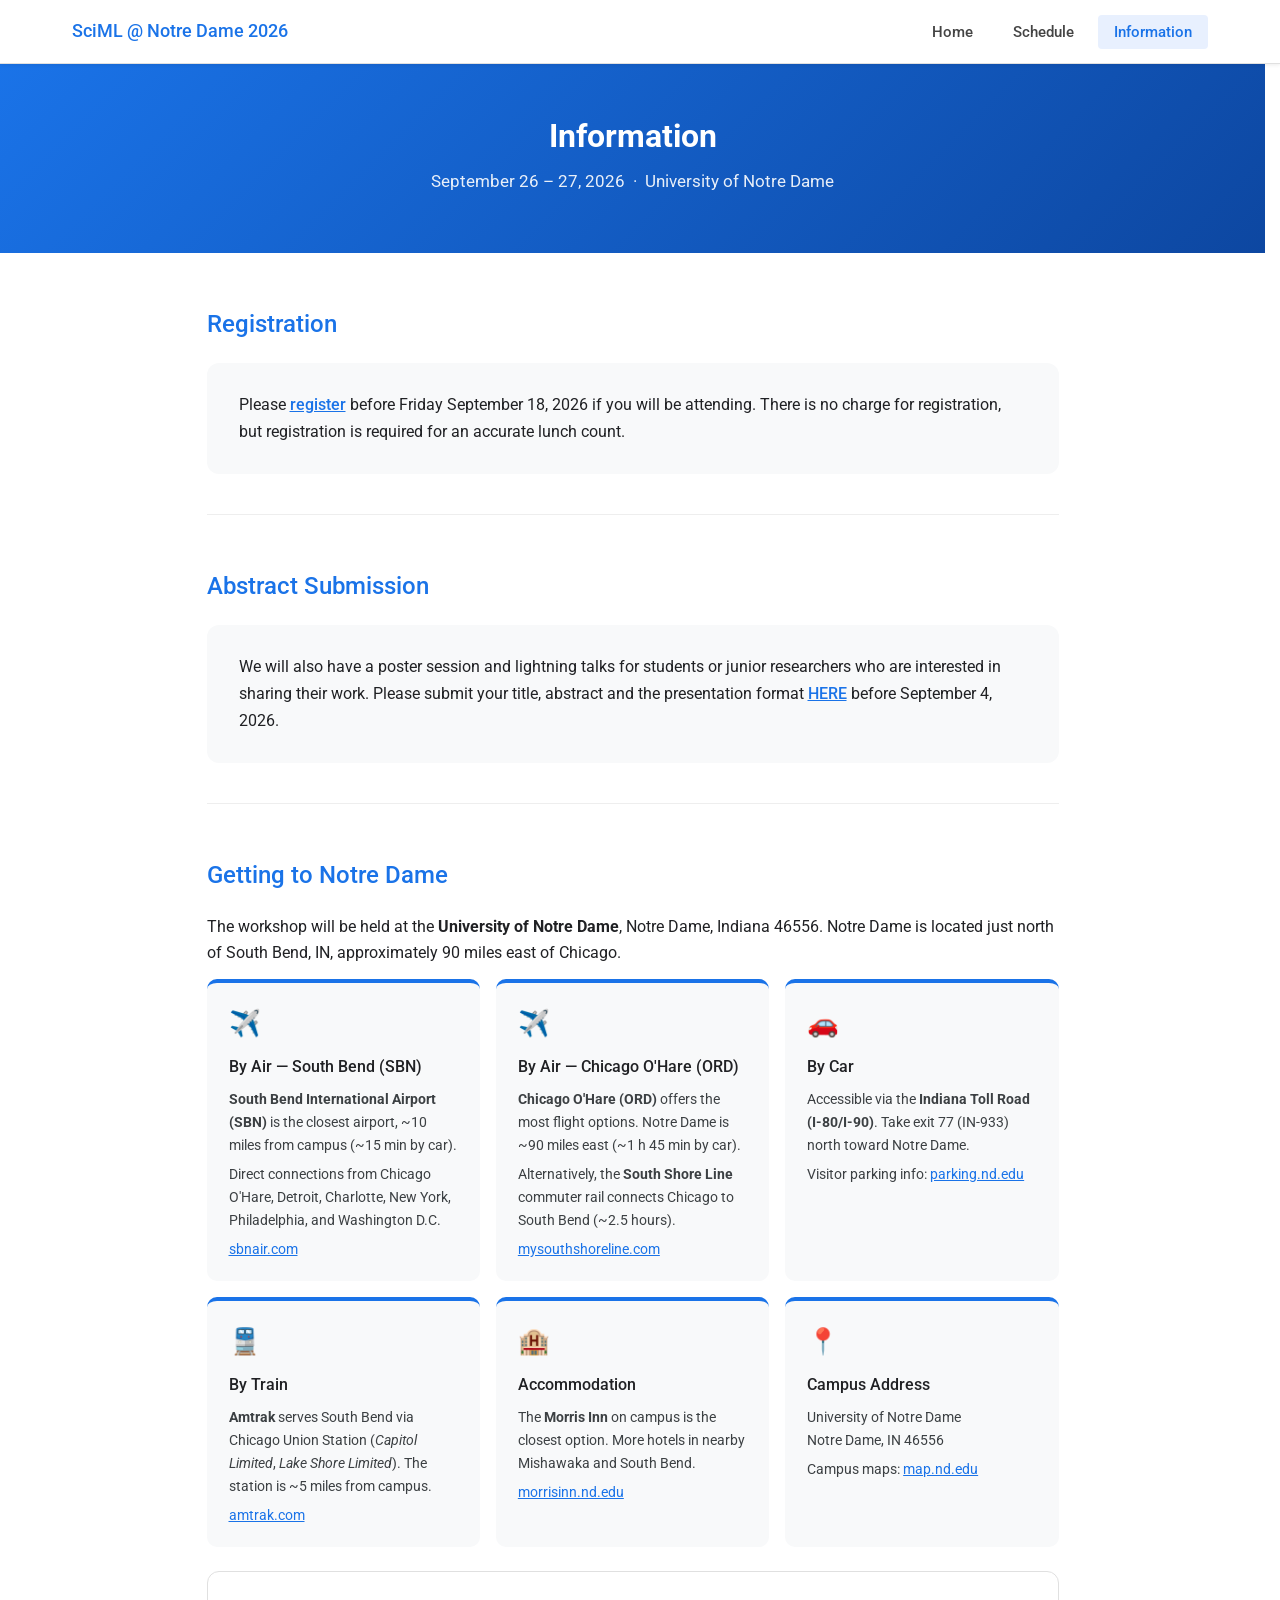
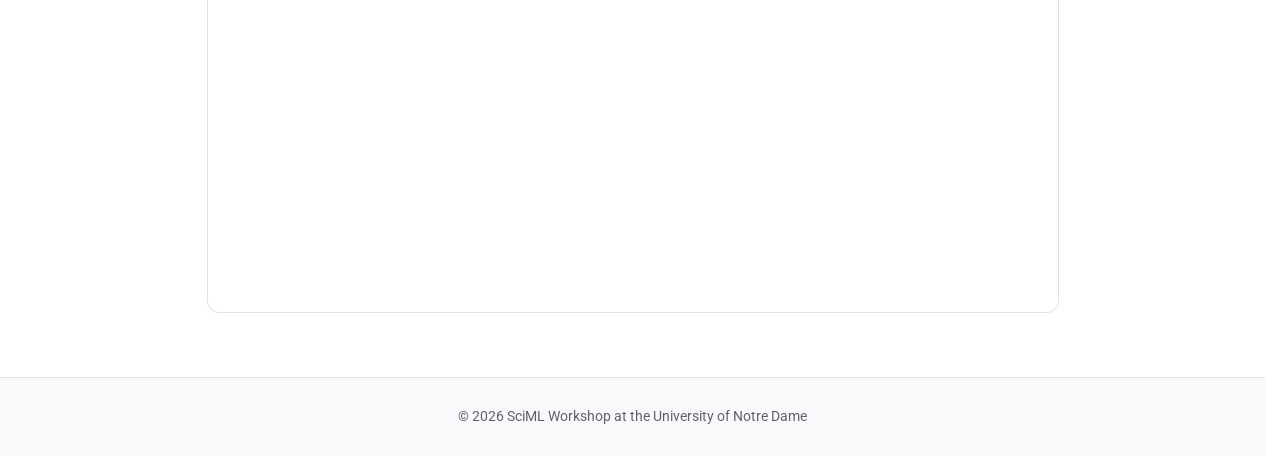
==== information.html @ 87ffe82f "initial commit" ====
<!DOCTYPE html>
<html lang="en">
<head>
  <meta charset="UTF-8" />
  <meta name="viewport" content="width=device-width, initial-scale=1.0" />
  <title>Information – SciML Workshop Notre Dame 2026</title>
  <link href="https://fonts.googleapis.com/css2?family=Google+Sans:wght@400;500;700&family=Roboto:wght@300;400;500&display=swap" rel="stylesheet" />
  <style>
    html { overflow-y: scroll; scrollbar-gutter: stable; }
    *, *::before, *::after { box-sizing: border-box; margin: 0; padding: 0; }
    body { font-family: 'Roboto', 'Helvetica Neue', Arial, sans-serif; font-size: 16px; color: #202124; background: #fff; line-height: 1.6; padding-top: 64px; }
    a { color: #1a73e8; }
    a:hover { color: #0d47a1; }
    nav { position: fixed; top: 0; left: 0; right: 0; height: 64px; z-index: 100; background: #fff; border-bottom: 1px solid #e0e0e0; box-shadow: 0 1px 4px rgba(0,0,0,.08); }
    .nav-inner { max-width: 1200px; height: 100%; margin: 0 auto; padding: 0 32px; display: flex; align-items: center; justify-content: space-between; }
    .nav-logo { font-size: 1.1rem; font-weight: 500; color: #1a73e8; text-decoration: none; white-space: nowrap; }
    .nav-links { display: flex; gap: 8px; list-style: none; white-space: nowrap; }
    .nav-links a { padding: 8px 16px; border-radius: 4px; font-size: .95rem; font-weight: 500; color: #444; text-decoration: none; }
    .nav-links a:hover, .nav-links a.active { background: #e8f0fe; color: #1a73e8; }
    .hero { background: linear-gradient(135deg, #1a73e8 0%, #0d47a1 100%); color: #fff; text-align: center; padding: 52px 24px 44px; }
    .hero h1 { font-family: 'Google Sans', 'Roboto', sans-serif; font-weight: 700; max-width: 800px; margin: 0 auto 12px; line-height: 1.25; font-size: clamp(1.4rem, 3vw, 2rem); }
    .hero .event-meta { font-size: 1.05rem; opacity: .9; }
    .page { max-width: 900px; margin: 0 auto; padding: 0 24px; }
    section { padding: 52px 0 40px; border-bottom: 1px solid #eee; }
    section:last-of-type { border-bottom: none; }
    h2 { font-family: 'Google Sans', 'Roboto', sans-serif; font-size: 1.5rem; font-weight: 500; color: #1a73e8; margin-bottom: 20px; }
    p { margin-bottom: 14px; }
    .info-box { background: #f8f9fa; border-radius: 12px; padding: 28px 32px; line-height: 1.7; }
    .info-box a { font-weight: 500; text-decoration: underline; }
    .travel-grid { display: grid; gap: 16px; margin-top: 8px; grid-template-columns: repeat(auto-fill, minmax(260px, 1fr)); }
    .travel-card { background: #f8f9fa; border-radius: 10px; padding: 20px 22px; border-top: 4px solid #1a73e8; }
    .travel-card .tc-icon { font-size: 1.6rem; display: block; margin-bottom: 10px; }
    .travel-card .tc-title { font-family: 'Google Sans', 'Roboto', sans-serif; font-weight: 500; margin-bottom: 8px; }
    .travel-card p { font-size: .9rem; color: #3c4043; margin-bottom: 6px; }
    .travel-card p:last-child { margin-bottom: 0; }
    .travel-card a { font-size: .9rem; }
    .map-wrap { margin-top: 24px; border-radius: 12px; overflow: hidden; border: 1px solid #e0e0e0; }
    .map-wrap iframe { display: block; width: 100%; height: 340px; border: none; }
    footer { background: #f8f9fa; border-top: 1px solid #e0e0e0; text-align: center; padding: 28px 24px; font-size: .85rem; color: #5f6368; margin-top: 24px; }
    @media (max-width: 600px) {
      .nav-inner { padding: 0 16px; }
      .nav-logo { font-size: .95rem; }
      .travel-grid { grid-template-columns: 1fr; }
      .info-box { padding: 20px; }
    }
  </style>
</head>
<body>

<nav>
  <div class="nav-inner">
    <a class="nav-logo" href="index.html">SciML @ Notre Dame 2026</a>
    <ul class="nav-links">
      <li><a href="index.html">Home</a></li>
      <li><a href="schedule.html">Schedule</a></li>
      <li><a href="information.html" class="active">Information</a></li>
    </ul>
  </div>
</nav>

<div class="hero">
  <h1>Information</h1>
  <p class="event-meta">September 26 – 27, 2026 &nbsp;·&nbsp; University of Notre Dame</p>
</div>

<div class="page">

  <section>
    <h2>Registration</h2>
    <div class="info-box">
      Please <a href="https://forms.gle/XWkJXLBXLCZCouU89">register</a> before Friday September 18, 2026 if you will be attending.
      There is no charge for registration, but registration is required for an accurate lunch count.
    </div>
  </section>

  <section>
    <h2>Abstract Submission</h2>
    <div class="info-box">
      We will also have a poster session and lightning talks for students or junior researchers who are
      interested in sharing their work. Please submit your title, abstract and the presentation format
      <a href="https://forms.gle/XWkJXLBXLCZCouU89">HERE</a> before September 4, 2026.
    </div>
  </section>

  <section>
    <h2>Getting to Notre Dame</h2>

    <p>
      The workshop will be held at the <strong>University of Notre Dame</strong>, Notre Dame, Indiana 46556.
      Notre Dame is located just north of South Bend, IN, approximately 90 miles east of Chicago.
    </p>

    <div class="travel-grid">

      <div class="travel-card">
        <span class="tc-icon">✈️</span>
        <div class="tc-title">By Air — South Bend (SBN)</div>
        <p><strong>South Bend International Airport (SBN)</strong> is the closest airport, ~10 miles from campus (~15 min by car).</p>
        <p>Direct connections from Chicago O'Hare, Detroit, Charlotte, New York, Philadelphia, and Washington D.C.</p>
        <p><a href="https://www.sbnair.com" target="_blank" rel="noopener">sbnair.com</a></p>
      </div>

      <div class="travel-card">
        <span class="tc-icon">✈️</span>
        <div class="tc-title">By Air — Chicago O'Hare (ORD)</div>
        <p><strong>Chicago O'Hare (ORD)</strong> offers the most flight options. Notre Dame is ~90 miles east (~1 h 45 min by car).</p>
        <p>Alternatively, the <strong>South Shore Line</strong> commuter rail connects Chicago to South Bend (~2.5 hours).</p>
        <p><a href="https://www.mysouthshoreline.com" target="_blank" rel="noopener">mysouthshoreline.com</a></p>
      </div>

      <div class="travel-card">
        <span class="tc-icon">🚗</span>
        <div class="tc-title">By Car</div>
        <p>Accessible via the <strong>Indiana Toll Road (I-80/I-90)</strong>. Take exit 77 (IN-933) north toward Notre Dame.</p>
        <p>Visitor parking info: <a href="https://parking.nd.edu" target="_blank" rel="noopener">parking.nd.edu</a></p>
      </div>

      <div class="travel-card">
        <span class="tc-icon">🚆</span>
        <div class="tc-title">By Train</div>
        <p><strong>Amtrak</strong> serves South Bend via Chicago Union Station (<em>Capitol Limited</em>, <em>Lake Shore Limited</em>). The station is ~5 miles from campus.</p>
        <p><a href="https://www.amtrak.com" target="_blank" rel="noopener">amtrak.com</a></p>
      </div>

      <div class="travel-card">
        <span class="tc-icon">🏨</span>
        <div class="tc-title">Accommodation</div>
        <p>The <strong>Morris Inn</strong> on campus is the closest option. More hotels in nearby Mishawaka and South Bend.</p>
        <p><a href="https://morrisinn.nd.edu" target="_blank" rel="noopener">morrisinn.nd.edu</a></p>
      </div>

      <div class="travel-card">
        <span class="tc-icon">📍</span>
        <div class="tc-title">Campus Address</div>
        <p>University of Notre Dame<br />Notre Dame, IN 46556</p>
        <p>Campus maps: <a href="https://map.nd.edu" target="_blank" rel="noopener">map.nd.edu</a></p>
      </div>

    </div>

    <div class="map-wrap">
      <iframe
        title="University of Notre Dame campus map"
        src="https://www.google.com/maps/embed?pb=!1m18!1m12!1m3!1d3026.6!2d-86.2351!3d41.7052!2m3!1f0!2f0!3f0!3m2!1i1024!2i768!4f13.1!3m3!1m2!1s0x8816d02dc43d3b95%3A0x1ce4cf7a36d5e929!2sUniversity%20of%20Notre%20Dame!5e0!3m2!1sen!2sus!4v1"
        loading="lazy"
        referrerpolicy="no-referrer-when-downgrade">
      </iframe>
    </div>
  </section>

</div>

<footer>&copy; 2026 SciML Workshop at the University of Notre Dame</footer>

</body>
</html>
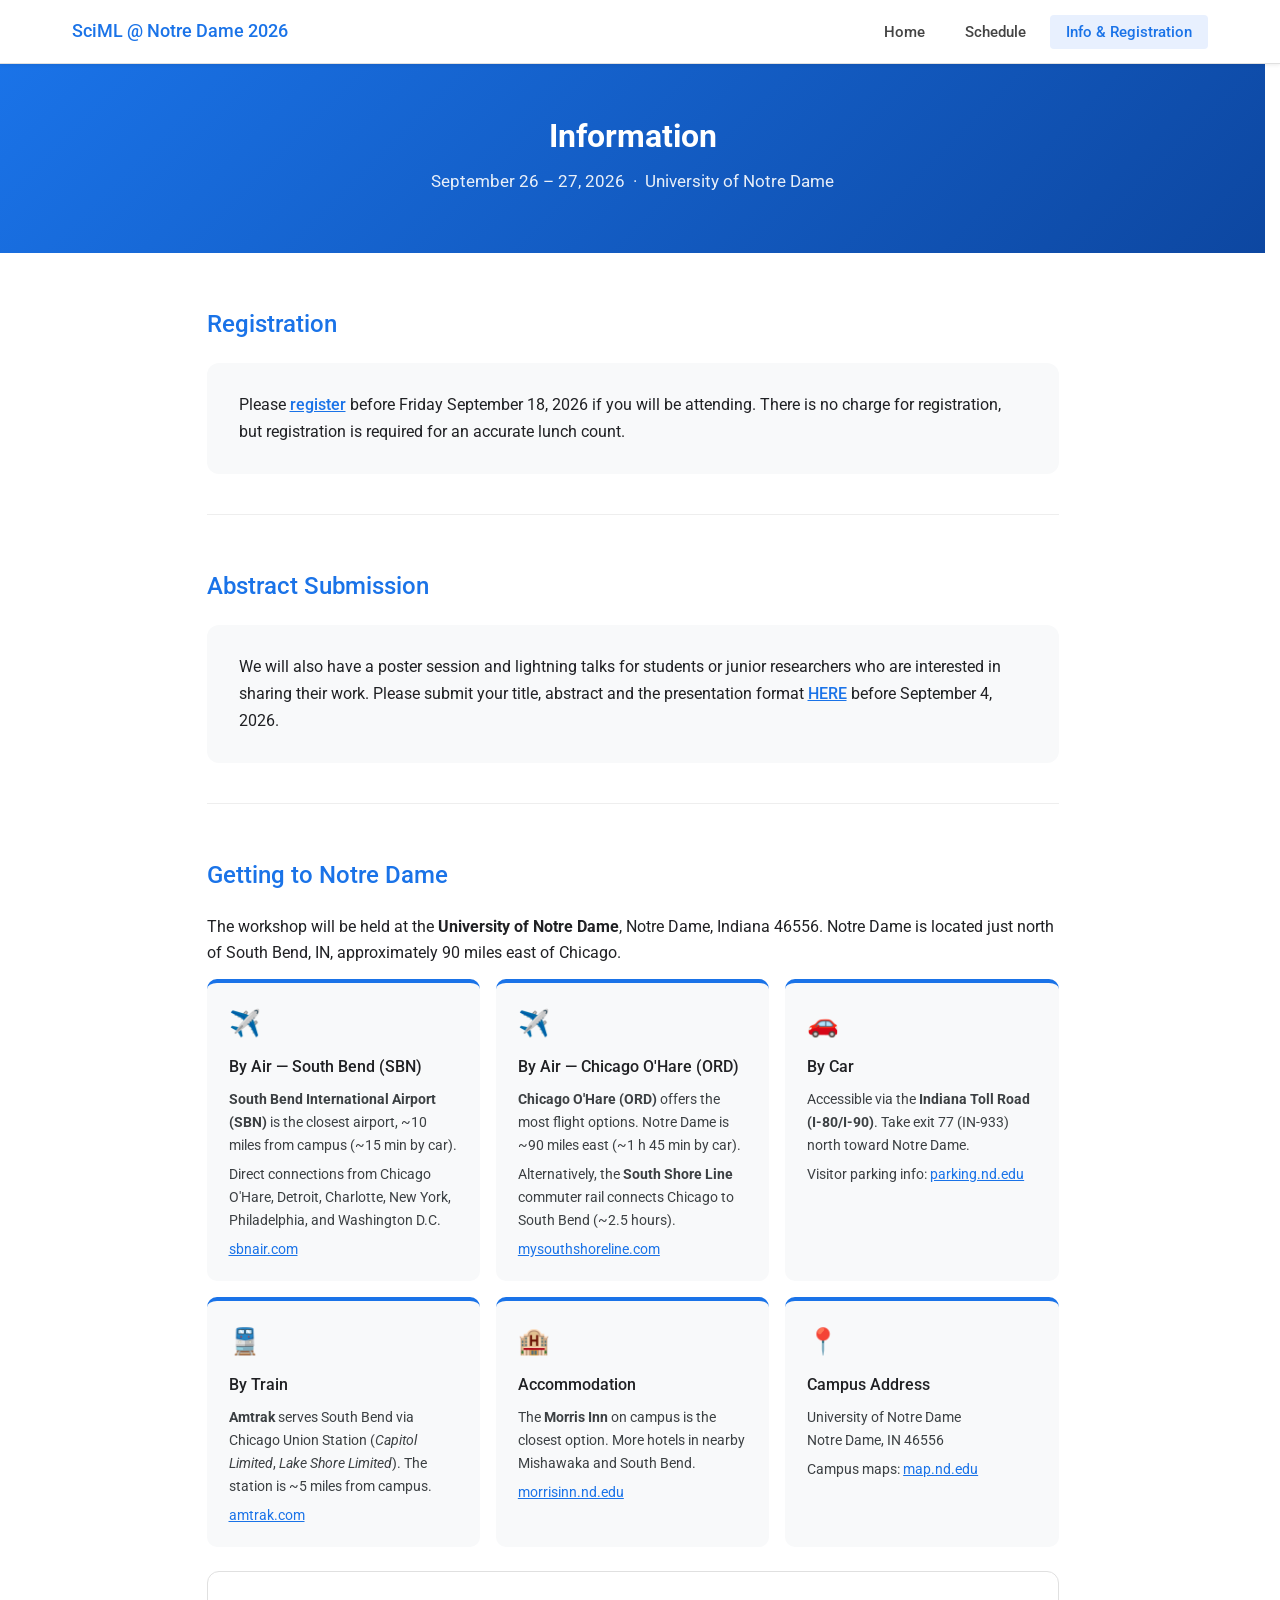
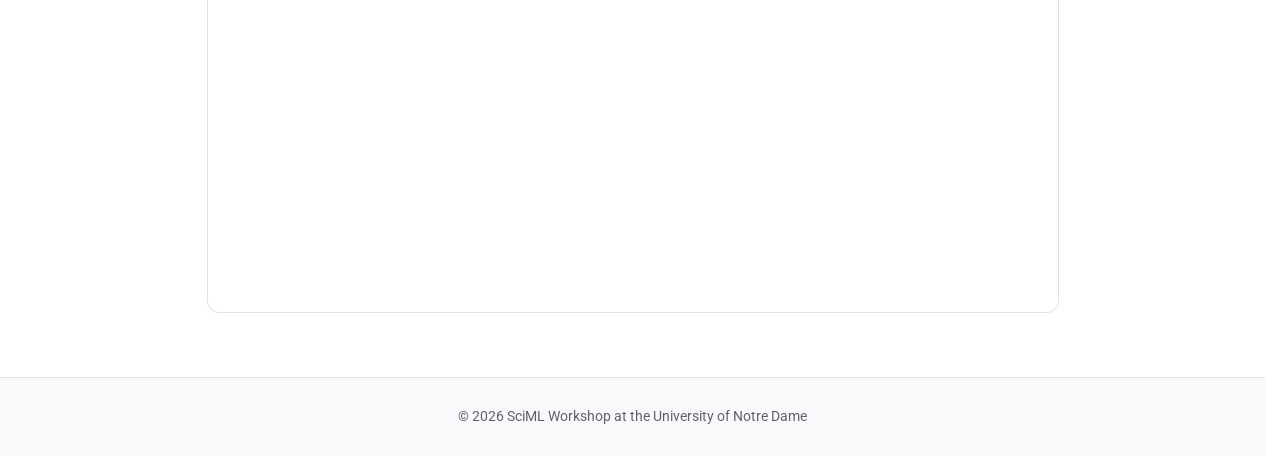
==== commit b7d321a4: "implemented comments from Sarah" ====
--- a/information.html
+++ b/information.html
@@ -53,7 +53,7 @@
     <ul class="nav-links">
       <li><a href="index.html">Home</a></li>
       <li><a href="schedule.html">Schedule</a></li>
-      <li><a href="information.html" class="active">Information</a></li>
+      <li><a href="information.html" class="active">Info & Registration</a></li>
     </ul>
   </div>
 </nav>
@@ -68,7 +68,7 @@
   <section>
     <h2>Registration</h2>
     <div class="info-box">
-      Please <a href="https://forms.gle/XWkJXLBXLCZCouU89">register</a> before Friday September 18, 2026 if you will be attending.
+      Please <a href="https://forms.gle/NTEtQpgza4wfwwrr7">register</a> before Friday September 18, 2026 if you will be attending.
       There is no charge for registration, but registration is required for an accurate lunch count.
     </div>
   </section>
@@ -78,7 +78,7 @@
     <div class="info-box">
       We will also have a poster session and lightning talks for students or junior researchers who are
       interested in sharing their work. Please submit your title, abstract and the presentation format
-      <a href="https://forms.gle/XWkJXLBXLCZCouU89">HERE</a> before September 4, 2026.
+      <a href="https://forms.gle/NTEtQpgza4wfwwrr7">HERE</a> before September 4, 2026.
     </div>
   </section>
 
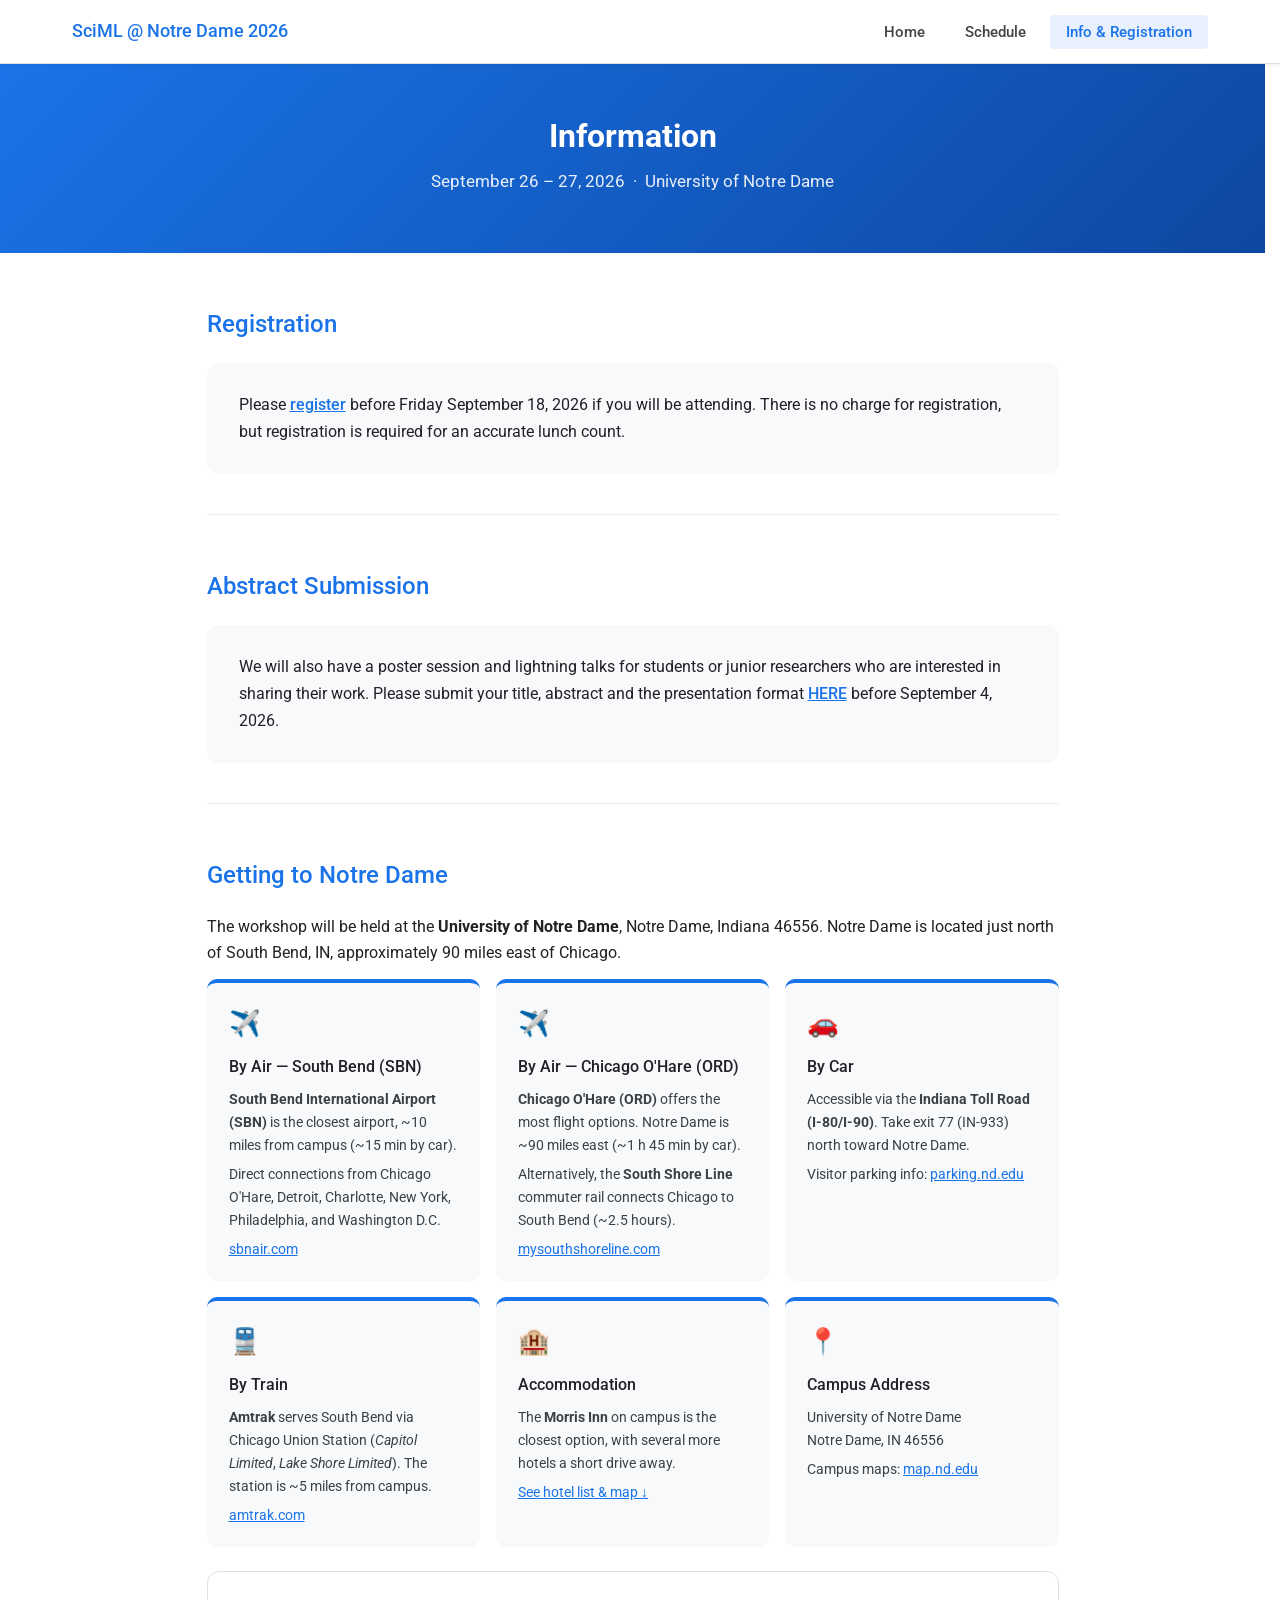
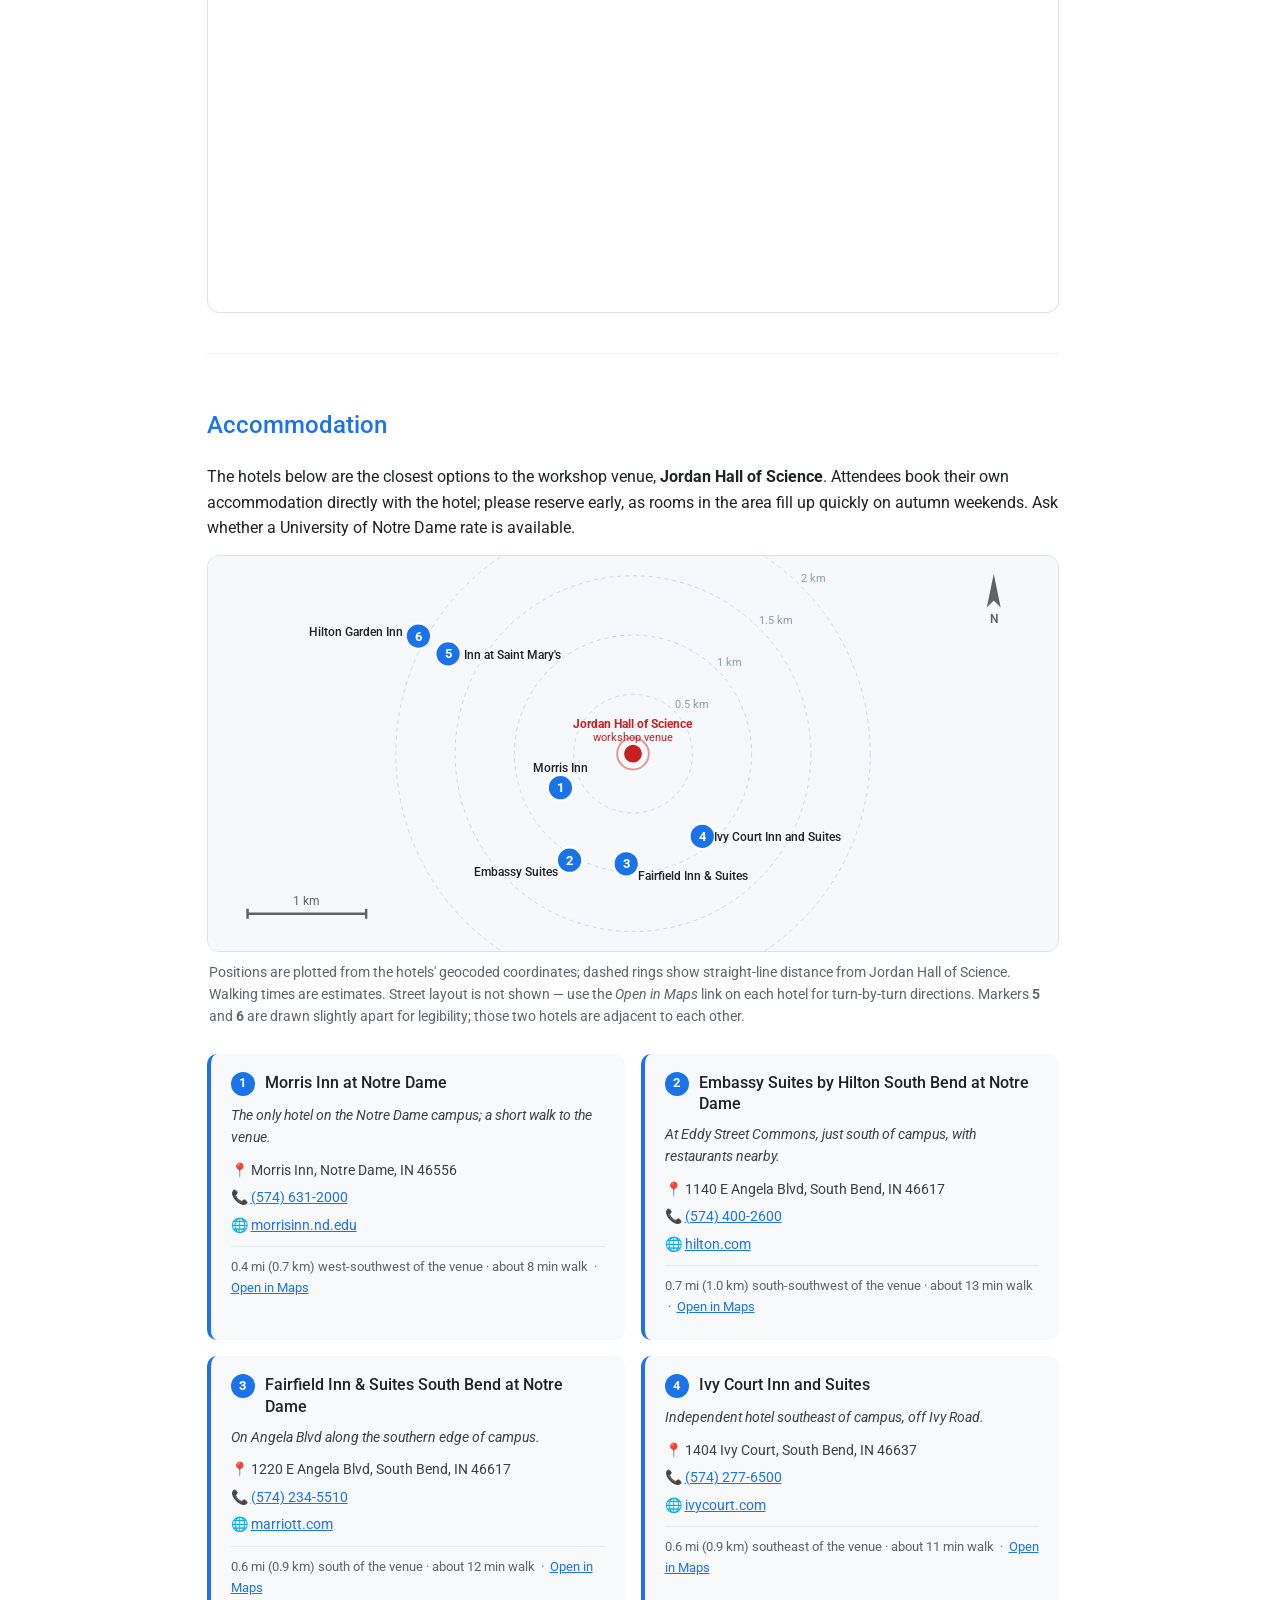
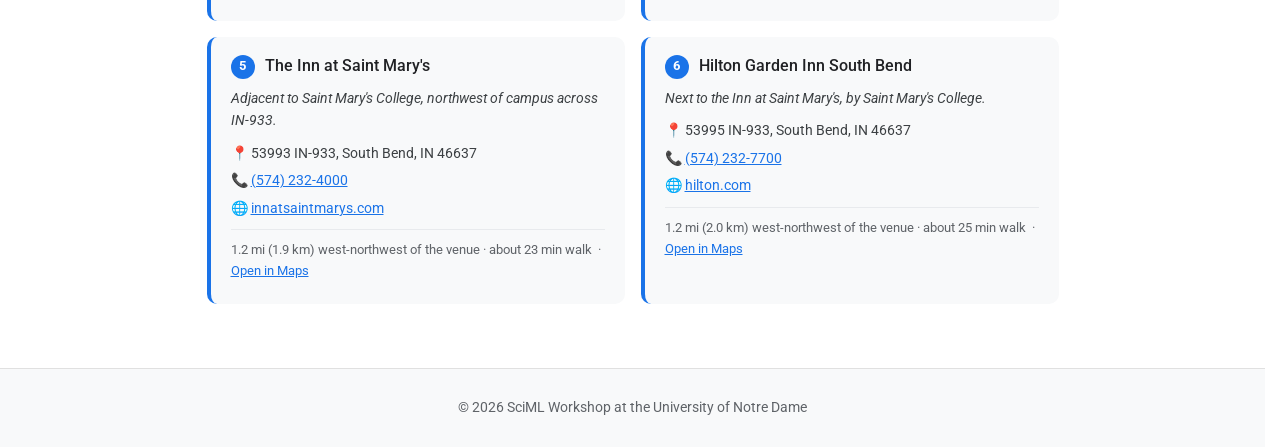
==== commit 172d4c77: "updated to final speaker list and added hotel information" ====
--- a/information.html
+++ b/information.html
@@ -14,7 +14,8 @@
     nav { position: fixed; top: 0; left: 0; right: 0; height: 64px; z-index: 100; background: #fff; border-bottom: 1px solid #e0e0e0; box-shadow: 0 1px 4px rgba(0,0,0,.08); }
     .nav-inner { max-width: 1200px; height: 100%; margin: 0 auto; padding: 0 32px; display: flex; align-items: center; justify-content: space-between; }
     .nav-logo { font-size: 1.1rem; font-weight: 500; color: #1a73e8; text-decoration: none; white-space: nowrap; }
-    .nav-links { display: flex; gap: 8px; list-style: none; white-space: nowrap; }
+    .nav-links { display: flex; gap: 8px; list-style: none; white-space: nowrap; margin: 0; padding: 0; }
+    .nav-links li { margin: 0; }
     .nav-links a { padding: 8px 16px; border-radius: 4px; font-size: .95rem; font-weight: 500; color: #444; text-decoration: none; }
     .nav-links a:hover, .nav-links a.active { background: #e8f0fe; color: #1a73e8; }
     .hero { background: linear-gradient(135deg, #1a73e8 0%, #0d47a1 100%); color: #fff; text-align: center; padding: 52px 24px 44px; }
@@ -36,6 +37,19 @@
     .travel-card a { font-size: .9rem; }
     .map-wrap { margin-top: 24px; border-radius: 12px; overflow: hidden; border: 1px solid #e0e0e0; }
     .map-wrap iframe { display: block; width: 100%; height: 340px; border: none; }
+    .hotel-map-wrap { border: 1px solid #e0e0e0; border-radius: 12px; overflow: hidden; background: #f6f8fc; }
+    .hotel-map { display: block; width: 100%; height: auto; }
+    .map-caption { font-size: .85rem; color: #5f6368; margin: 10px 2px 0; }
+    .hotel-grid { display: grid; gap: 16px; margin-top: 26px; grid-template-columns: repeat(auto-fill, minmax(300px, 1fr)); }
+    .hotel-card { background: #f8f9fa; border-radius: 10px; padding: 18px 20px; border-left: 4px solid #1a73e8; }
+    .hc-head { display: flex; align-items: flex-start; gap: 10px; margin-bottom: 8px; }
+    .hc-num { flex: 0 0 auto; width: 24px; height: 24px; border-radius: 50%; background: #1a73e8; color: #fff; font-size: .8rem; font-weight: 700; display: flex; align-items: center; justify-content: center; }
+    .hc-name { font-family: 'Google Sans', 'Roboto', sans-serif; font-weight: 500; line-height: 1.35; }
+    .hotel-card p { font-size: .88rem; color: #3c4043; margin-bottom: 5px; }
+    .hc-note { color: #5f6368; font-style: italic; margin-bottom: 10px !important; }
+    .hc-line .hc-ico { display: inline-block; width: 20px; }
+    .hc-dist { margin-top: 10px; padding-top: 9px; border-top: 1px solid #e8eaed; font-size: .82rem !important; color: #5f6368 !important; }
+    @media (max-width: 600px) { .hotel-grid { grid-template-columns: 1fr; } }
     footer { background: #f8f9fa; border-top: 1px solid #e0e0e0; text-align: center; padding: 28px 24px; font-size: .85rem; color: #5f6368; margin-top: 24px; }
     @media (max-width: 600px) {
       .nav-inner { padding: 0 16px; }
@@ -125,8 +139,8 @@
       <div class="travel-card">
         <span class="tc-icon">🏨</span>
         <div class="tc-title">Accommodation</div>
-        <p>The <strong>Morris Inn</strong> on campus is the closest option. More hotels in nearby Mishawaka and South Bend.</p>
-        <p><a href="https://morrisinn.nd.edu" target="_blank" rel="noopener">morrisinn.nd.edu</a></p>
+        <p>The <strong>Morris Inn</strong> on campus is the closest option, with several more hotels a short drive away.</p>
+        <p><a href="#accommodation">See hotel list &amp; map &darr;</a></p>
       </div>
 
       <div class="travel-card">
@@ -148,6 +162,101 @@
     </div>
   </section>
 
+  <section id="accommodation">
+    <h2>Accommodation</h2>
+
+    <p>
+      The hotels below are the closest options to the workshop venue, <strong>Jordan Hall of Science</strong>.
+      Attendees book their own accommodation directly with the hotel; please reserve early, as rooms in the
+      area fill up quickly on autumn weekends. Ask whether a University of Notre Dame rate is available.
+    </p>
+
+    <div class="map-note">
+      <div class="hotel-map-wrap"><svg class="hotel-map" viewBox="0 0 860 400" role="img"
+     aria-label="Map of the six listed hotels relative to Jordan Hall of Science, with distance rings at 0.5, 1, 1.5 and 2 kilometres.">
+  <rect x="0" y="0" width="860" height="400" fill="#f6f8fc"/>
+  <circle cx="430.0" cy="200.0" r="60.0" fill="none" stroke="#c9d7ee" stroke-width="1" stroke-dasharray="4 4"/><text x="472.4" y="153.6" fill="#8a9bb5" font-size="11">0.5 km</text><circle cx="430.0" cy="200.0" r="120.0" fill="none" stroke="#c9d7ee" stroke-width="1" stroke-dasharray="4 4"/><text x="514.9" y="111.1" fill="#8a9bb5" font-size="11">1 km</text><circle cx="430.0" cy="200.0" r="180.0" fill="none" stroke="#c9d7ee" stroke-width="1" stroke-dasharray="4 4"/><text x="557.3" y="68.7" fill="#8a9bb5" font-size="11">1.5 km</text><circle cx="430.0" cy="200.0" r="240.0" fill="none" stroke="#c9d7ee" stroke-width="1" stroke-dasharray="4 4"/><text x="599.7" y="26.3" fill="#8a9bb5" font-size="11">2 km</text>
+  <g><circle cx="430.0" cy="200.0" r="9" fill="#c5221f"/>
+     <circle cx="430.0" cy="200.0" r="16" fill="none" stroke="#c5221f" stroke-width="2" opacity=".45"/>
+     <text x="430.0" y="174" text-anchor="middle" fill="#c5221f" font-size="12.5" font-weight="700">Jordan Hall of Science</text>
+     <text x="430.0" y="187" text-anchor="middle" fill="#c5221f" font-size="11">workshop venue</text></g>
+  <g><circle cx="356.6" cy="234.4" r="13" fill="#1a73e8" stroke="#fff" stroke-width="2.5"/><text x="356.6" y="238.9" text-anchor="middle" fill="#fff" font-size="13" font-weight="700">1</text><text x="356.6" y="218.4" text-anchor="middle" fill="#202124" font-size="12.5" font-weight="500">Morris Inn</text></g><g><circle cx="365.8" cy="307.8" r="13" fill="#1a73e8" stroke="#fff" stroke-width="2.5"/><text x="365.8" y="312.3" text-anchor="middle" fill="#fff" font-size="13" font-weight="700">2</text><text x="353.8" y="323.8" text-anchor="end" fill="#202124" font-size="12.5" font-weight="500">Embassy Suites</text></g><g><circle cx="423.1" cy="311.4" r="13" fill="#1a73e8" stroke="#fff" stroke-width="2.5"/><text x="423.1" y="315.9" text-anchor="middle" fill="#fff" font-size="13" font-weight="700">3</text><text x="435.1" y="327.4" text-anchor="start" fill="#202124" font-size="12.5" font-weight="500">Fairfield Inn &amp; Suites</text></g><g><circle cx="500.1" cy="283.6" r="13" fill="#1a73e8" stroke="#fff" stroke-width="2.5"/><text x="500.1" y="288.1" text-anchor="middle" fill="#fff" font-size="13" font-weight="700">4</text><text x="512.1" y="288.6" text-anchor="start" fill="#202124" font-size="12.5" font-weight="500">Ivy Court Inn and Suites</text></g><g><circle cx="242.9" cy="99.0" r="13" fill="#1a73e8" stroke="#fff" stroke-width="2.5"/><text x="242.9" y="103.5" text-anchor="middle" fill="#fff" font-size="13" font-weight="700">5</text><text x="258.9" y="104.0" text-anchor="start" fill="#202124" font-size="12.5" font-weight="500">Inn at Saint Mary&#39;s</text></g><g><circle cx="212.9" cy="81.0" r="13" fill="#1a73e8" stroke="#fff" stroke-width="2.5"/><text x="212.9" y="85.5" text-anchor="middle" fill="#fff" font-size="13" font-weight="700">6</text><text x="196.9" y="81.0" text-anchor="end" fill="#202124" font-size="12.5" font-weight="500">Hilton Garden Inn</text></g>
+  <g transform="translate(795,44)">
+    <path d="M0,-26 L7,8 L0,1 L-7,8 Z" fill="#5f6368"/>
+    <text x="0" y="24" text-anchor="middle" fill="#5f6368" font-size="12" font-weight="600">N</text>
+  </g>
+  <g transform="translate(40,362)">
+    <line x1="0" y1="0" x2="120" y2="0" stroke="#5f6368" stroke-width="2.5"/>
+    <line x1="0" y1="-5" x2="0" y2="5" stroke="#5f6368" stroke-width="2.5"/>
+    <line x1="120" y1="-5" x2="120" y2="5" stroke="#5f6368" stroke-width="2.5"/>
+    <text x="60" y="-9" text-anchor="middle" fill="#5f6368" font-size="12">1 km</text>
+  </g>
+</svg></div>
+      <p class="map-caption">
+        Positions are plotted from the hotels' geocoded coordinates; dashed rings show straight-line distance
+        from Jordan Hall of Science. Walking times are estimates. Street layout is not shown — use the
+        <em>Open in Maps</em> link on each hotel for turn-by-turn directions. Markers <strong>5</strong> and <strong>6</strong> are drawn slightly apart for legibility; those two hotels are adjacent to each other.
+      </p>
+    </div>
+
+    <div class="hotel-grid">
+      <div class="hotel-card">
+        <div class="hc-head"><span class="hc-num">1</span><span class="hc-name">Morris Inn at Notre Dame</span></div>
+        <p class="hc-note">The only hotel on the Notre Dame campus; a short walk to the venue.</p>
+        <p class="hc-line"><span class="hc-ico">📍</span>Morris Inn, Notre Dame, IN 46556</p>
+        <p class="hc-line"><span class="hc-ico">📞</span><a href="tel:+15746312000">(574) 631-2000</a></p>
+        <p class="hc-line"><span class="hc-ico">🌐</span><a href="https://morrisinn.nd.edu" target="_blank" rel="noopener">morrisinn.nd.edu</a></p>
+        <p class="hc-dist">0.4 mi (0.7 km) west-southwest of the venue · about 8 min walk
+          &nbsp;·&nbsp; <a href="https://www.google.com/maps/search/?api=1&amp;query=Morris+Inn+at+Notre+Dame,+Morris+Inn,+Notre+Dame,+IN+46556" target="_blank" rel="noopener">Open in Maps</a></p>
+      </div>
+      <div class="hotel-card">
+        <div class="hc-head"><span class="hc-num">2</span><span class="hc-name">Embassy Suites by Hilton South Bend at Notre Dame</span></div>
+        <p class="hc-note">At Eddy Street Commons, just south of campus, with restaurants nearby.</p>
+        <p class="hc-line"><span class="hc-ico">📍</span>1140 E Angela Blvd, South Bend, IN 46617</p>
+        <p class="hc-line"><span class="hc-ico">📞</span><a href="tel:+15744002600">(574) 400-2600</a></p>
+        <p class="hc-line"><span class="hc-ico">🌐</span><a href="https://www.hilton.com/en/hotels/sbneses-embassy-suites-south-bend-at-notre-dame/" target="_blank" rel="noopener">hilton.com</a></p>
+        <p class="hc-dist">0.7 mi (1.0 km) south-southwest of the venue · about 13 min walk
+          &nbsp;·&nbsp; <a href="https://www.google.com/maps/search/?api=1&amp;query=Embassy+Suites+by+Hilton+South+Bend+at+Notre+Dame,+1140+E+Angela+Blvd,+South+Bend,+IN+46617" target="_blank" rel="noopener">Open in Maps</a></p>
+      </div>
+      <div class="hotel-card">
+        <div class="hc-head"><span class="hc-num">3</span><span class="hc-name">Fairfield Inn &amp; Suites South Bend at Notre Dame</span></div>
+        <p class="hc-note">On Angela Blvd along the southern edge of campus.</p>
+        <p class="hc-line"><span class="hc-ico">📍</span>1220 E Angela Blvd, South Bend, IN 46617</p>
+        <p class="hc-line"><span class="hc-ico">📞</span><a href="tel:+15742345510">(574) 234-5510</a></p>
+        <p class="hc-line"><span class="hc-ico">🌐</span><a href="https://www.marriott.com/en-us/hotels/sbnnd-fairfield-inn-and-suites-south-bend-at-notre-dame/overview/" target="_blank" rel="noopener">marriott.com</a></p>
+        <p class="hc-dist">0.6 mi (0.9 km) south of the venue · about 12 min walk
+          &nbsp;·&nbsp; <a href="https://www.google.com/maps/search/?api=1&amp;query=Fairfield+Inn+%26amp;+Suites+South+Bend+at+Notre+Dame,+1220+E+Angela+Blvd,+South+Bend,+IN+46617" target="_blank" rel="noopener">Open in Maps</a></p>
+      </div>
+      <div class="hotel-card">
+        <div class="hc-head"><span class="hc-num">4</span><span class="hc-name">Ivy Court Inn and Suites</span></div>
+        <p class="hc-note">Independent hotel southeast of campus, off Ivy Road.</p>
+        <p class="hc-line"><span class="hc-ico">📍</span>1404 Ivy Court, South Bend, IN 46637</p>
+        <p class="hc-line"><span class="hc-ico">📞</span><a href="tel:+15742776500">(574) 277-6500</a></p>
+        <p class="hc-line"><span class="hc-ico">🌐</span><a href="https://www.ivycourt.com" target="_blank" rel="noopener">ivycourt.com</a></p>
+        <p class="hc-dist">0.6 mi (0.9 km) southeast of the venue · about 11 min walk
+          &nbsp;·&nbsp; <a href="https://www.google.com/maps/search/?api=1&amp;query=Ivy+Court+Inn+and+Suites,+1404+Ivy+Court,+South+Bend,+IN+46637" target="_blank" rel="noopener">Open in Maps</a></p>
+      </div>
+      <div class="hotel-card">
+        <div class="hc-head"><span class="hc-num">5</span><span class="hc-name">The Inn at Saint Mary's</span></div>
+        <p class="hc-note">Adjacent to Saint Mary's College, northwest of campus across IN-933.</p>
+        <p class="hc-line"><span class="hc-ico">📍</span>53993 IN-933, South Bend, IN 46637</p>
+        <p class="hc-line"><span class="hc-ico">📞</span><a href="tel:+15742324000">(574) 232-4000</a></p>
+        <p class="hc-line"><span class="hc-ico">🌐</span><a href="https://innatsaintmarys.com" target="_blank" rel="noopener">innatsaintmarys.com</a></p>
+        <p class="hc-dist">1.2 mi (1.9 km) west-northwest of the venue · about 23 min walk
+          &nbsp;·&nbsp; <a href="https://www.google.com/maps/search/?api=1&amp;query=The+Inn+at+Saint+Mary%26#x27;s,+53993+IN-933,+South+Bend,+IN+46637" target="_blank" rel="noopener">Open in Maps</a></p>
+      </div>
+      <div class="hotel-card">
+        <div class="hc-head"><span class="hc-num">6</span><span class="hc-name">Hilton Garden Inn South Bend</span></div>
+        <p class="hc-note">Next to the Inn at Saint Mary's, by Saint Mary's College.</p>
+        <p class="hc-line"><span class="hc-ico">📍</span>53995 IN-933, South Bend, IN 46637</p>
+        <p class="hc-line"><span class="hc-ico">📞</span><a href="tel:+15742327700">(574) 232-7700</a></p>
+        <p class="hc-line"><span class="hc-ico">🌐</span><a href="https://www.hilton.com/en/hotels/sbningi-hilton-garden-inn-south-bend/" target="_blank" rel="noopener">hilton.com</a></p>
+        <p class="hc-dist">1.2 mi (2.0 km) west-northwest of the venue · about 25 min walk
+          &nbsp;·&nbsp; <a href="https://www.google.com/maps/search/?api=1&amp;query=Hilton+Garden+Inn+South+Bend,+53995+IN-933,+South+Bend,+IN+46637" target="_blank" rel="noopener">Open in Maps</a></p>
+      </div>
+    </div>
+  </section>
+
 </div>
 
 <footer>&copy; 2026 SciML Workshop at the University of Notre Dame</footer>
